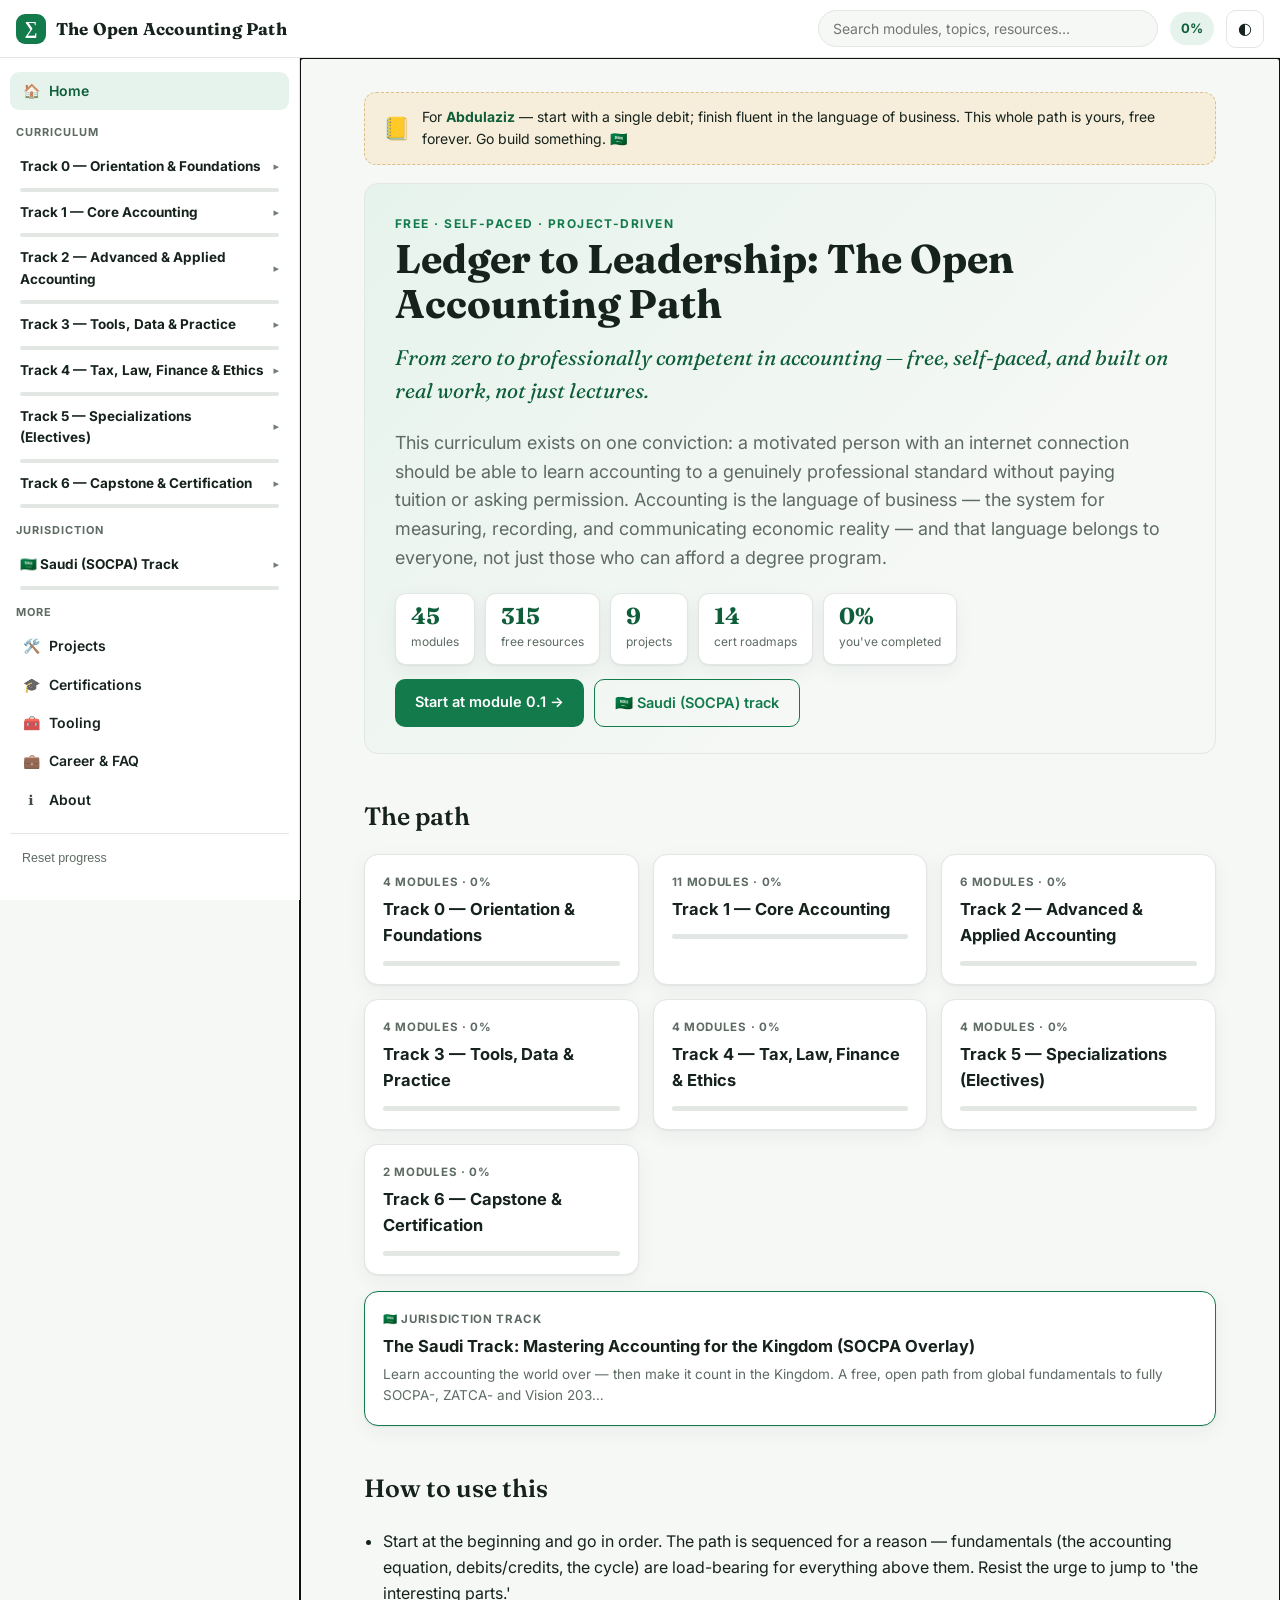
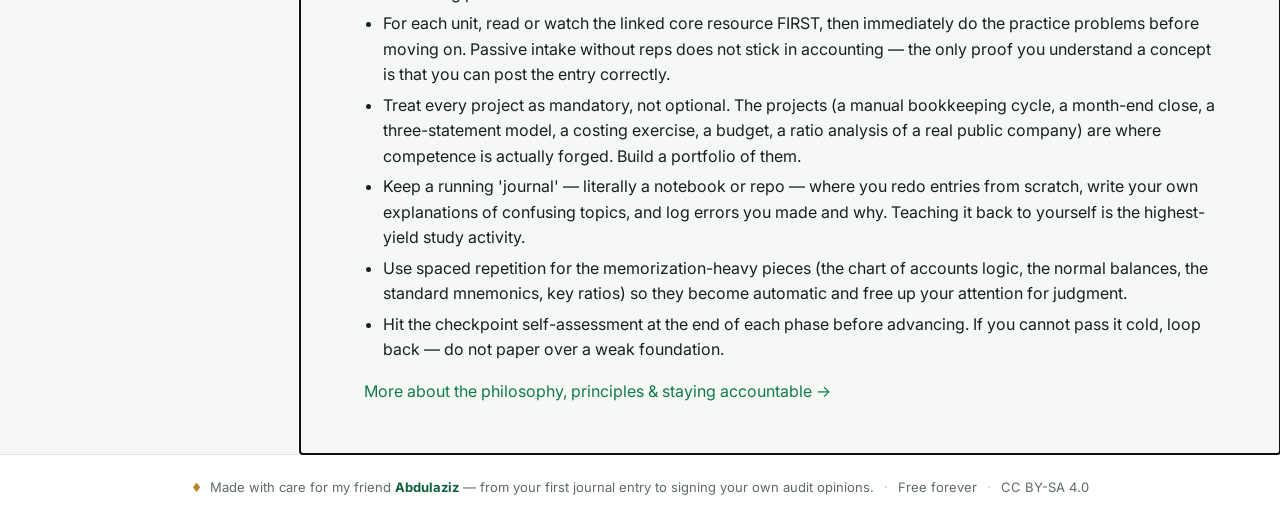
==== docs/index.html @ d93108ac "The Open Accounting Path — a free, OSSU/Odin-style accounting curriculum (for Abdulaziz) A complete," ====
<!DOCTYPE html>
<html lang="en">
<head>
  <meta charset="UTF-8" />
  <meta name="viewport" content="width=device-width, initial-scale=1.0" />
  <title>The Open Accounting Path</title>
  <meta name="description" content="A free, self-paced, project-driven curriculum that takes you from zero to professionally competent in accounting — with a dedicated Saudi (SOCPA) track." />
  <link rel="preconnect" href="https://fonts.googleapis.com" />
  <link rel="preconnect" href="https://fonts.gstatic.com" crossorigin />
  <link href="https://fonts.googleapis.com/css2?family=Fraunces:opsz,wght@9..144,500;9..144,600;9..144,700&family=Inter:wght@400;500;600;700&display=swap" rel="stylesheet" />
  <link rel="stylesheet" href="styles.css" />
</head>
<body>
  <header class="topbar">
    <button id="menuBtn" class="icon-btn" aria-label="Toggle menu">☰</button>
    <a href="#/" class="brand">
      <span class="brand-mark">∑</span>
      <span class="brand-text">The Open Accounting Path</span>
    </a>
    <div class="topbar-spacer"></div>
    <div class="search-wrap">
      <input id="search" type="search" placeholder="Search modules, topics, resources…" autocomplete="off" />
    </div>
    <div id="progressChip" class="progress-chip" title="Your overall progress">0%</div>
    <button id="themeBtn" class="icon-btn" aria-label="Toggle theme">◐</button>
  </header>

  <div class="layout">
    <aside id="sidebar" class="sidebar">
      <nav id="nav"></nav>
      <div class="sidebar-foot">
        <button id="resetProgress" class="link-btn">Reset progress</button>
      </div>
    </aside>
    <div id="scrim" class="scrim"></div>
    <main id="main" class="main" tabindex="-1"></main>
  </div>

  <footer class="site-foot">
    <span class="heart">♦</span>
    Made with care for my friend <b>Abdulaziz</b> — from your first journal entry to signing your own audit opinions.
    <span class="sep">·</span> Free forever <span class="sep">·</span> CC BY-SA 4.0
  </footer>

  <script src="data.js"></script>
  <script src="app.js"></script>
</body>
</html>
---- docs/styles.css ----
:root{
  --green:#137a4b; --green-2:#0e5e3a; --green-soft:#e6f3ec;
  --gold:#b8862f; --gold-soft:#f6eeda;
  --ink:#16221c; --muted:#5d6b63; --line:#e2e7e3;
  --paper:#f6f8f6; --card:#ffffff; --hover:#eef3ef;
  --shadow:0 1px 2px rgba(20,40,30,.06),0 6px 20px rgba(20,40,30,.05);
  --radius:14px; --sidebar-w:300px; --topbar-h:58px;
  --sans:'Inter',system-ui,-apple-system,Segoe UI,Roboto,Helvetica,Arial,sans-serif;
  --serif:'Fraunces',Georgia,'Times New Roman',serif;
}
[data-theme="dark"]{
  --green:#3fbb82; --green-2:#69d3a0; --green-soft:#15281f;
  --gold:#d9b25e; --gold-soft:#2a2415;
  --ink:#e8efe9; --muted:#9bab9f; --line:#243029;
  --paper:#0e1512; --card:#141c18; --hover:#1a241e;
  --shadow:0 1px 2px rgba(0,0,0,.3),0 8px 24px rgba(0,0,0,.25);
}
*{box-sizing:border-box}
html{scroll-behavior:smooth}
body{
  margin:0;font-family:var(--sans);color:var(--ink);background:var(--paper);
  line-height:1.6;-webkit-font-smoothing:antialiased;
}
a{color:var(--green);text-decoration:none}
a:hover{text-decoration:underline}

/* Topbar */
.topbar{
  position:sticky;top:0;z-index:40;height:var(--topbar-h);
  display:flex;align-items:center;gap:12px;padding:0 16px;
  background:var(--card);border-bottom:1px solid var(--line);
}
.brand{display:flex;align-items:center;gap:10px;font-weight:700;color:var(--ink)}
.brand:hover{text-decoration:none}
.brand-mark{
  display:grid;place-items:center;width:30px;height:30px;border-radius:9px;
  background:var(--green);color:#fff;font-size:18px;font-weight:700;font-family:var(--serif)
}
.brand-text{font-family:var(--serif);font-size:17px;letter-spacing:.2px}
.topbar-spacer{flex:1}
.search-wrap{width:min(340px,40vw)}
#search{
  width:100%;padding:9px 14px;border:1px solid var(--line);border-radius:999px;
  background:var(--paper);color:var(--ink);font-size:14px;outline:none;font-family:var(--sans)
}
#search:focus{border-color:var(--green);box-shadow:0 0 0 3px var(--green-soft)}
.progress-chip{
  font-size:13px;font-weight:700;color:var(--green-2);background:var(--green-soft);
  padding:6px 11px;border-radius:999px;white-space:nowrap
}
.icon-btn{
  background:none;border:1px solid var(--line);color:var(--ink);cursor:pointer;
  width:38px;height:38px;border-radius:10px;font-size:16px;display:grid;place-items:center
}
.icon-btn:hover{background:var(--hover)}
#menuBtn{display:none}

/* Layout */
.layout{display:flex;min-height:calc(100vh - var(--topbar-h))}
.sidebar{
  width:var(--sidebar-w);flex:0 0 var(--sidebar-w);position:sticky;top:var(--topbar-h);
  height:calc(100vh - var(--topbar-h));overflow-y:auto;border-right:1px solid var(--line);
  background:var(--card);padding:14px 10px 30px;display:flex;flex-direction:column
}
.main{flex:1;min-width:0;padding:34px clamp(18px,5vw,64px);max-width:980px;margin:0 auto;width:100%}
.scrim{display:none}

/* Nav */
#nav{flex:1}
.nav-link{
  display:flex;align-items:center;gap:9px;padding:8px 12px;border-radius:9px;
  color:var(--ink);font-weight:600;font-size:14px;cursor:pointer
}
.nav-link:hover{background:var(--hover);text-decoration:none}
.nav-link.active{background:var(--green-soft);color:var(--green-2)}
.nav-link .ic{width:18px;text-align:center;opacity:.8}
.nav-section{margin:14px 6px 6px;font-size:11px;font-weight:700;letter-spacing:.09em;
  text-transform:uppercase;color:var(--muted)}
.nav-track{margin:2px 0}
.nav-track-head{
  display:flex;align-items:center;gap:8px;padding:8px 10px;border-radius:9px;cursor:pointer;
  font-weight:700;font-size:13.5px;color:var(--ink)
}
.nav-track-head:hover{background:var(--hover)}
.nav-track-head .chev{margin-left:auto;transition:transform .15s;opacity:.6;font-size:11px}
.nav-track.open .chev{transform:rotate(90deg)}
.nav-track-bar{height:4px;border-radius:3px;background:var(--line);overflow:hidden;margin:2px 10px 0}
.nav-track-bar > i{display:block;height:100%;background:var(--green);width:0}
.nav-modules{display:none;margin:3px 0 6px 6px;border-left:2px solid var(--line);padding-left:6px}
.nav-track.open .nav-modules{display:block}
.nav-mod{
  display:flex;align-items:center;gap:8px;padding:6px 9px;border-radius:8px;
  font-size:13px;color:var(--muted);cursor:pointer;line-height:1.35
}
.nav-mod:hover{background:var(--hover);color:var(--ink);text-decoration:none}
.nav-mod.active{color:var(--green-2);background:var(--green-soft);font-weight:600}
.nav-mod .dot{width:14px;flex:0 0 14px;text-align:center;font-size:12px}
.nav-mod.done .dot{color:var(--green)}
.nav-mod .mid{font-variant-numeric:tabular-nums;opacity:.7;flex:0 0 auto}
.sidebar-foot{padding:10px 12px 0;border-top:1px solid var(--line);margin-top:8px}
.link-btn{background:none;border:none;color:var(--muted);cursor:pointer;font-size:12.5px;padding:4px 0}
.link-btn:hover{color:var(--green);text-decoration:underline}

/* Content */
.main h1{font-family:var(--serif);font-weight:700;font-size:clamp(28px,4vw,40px);line-height:1.12;margin:.1em 0 .35em}
.main h2{font-family:var(--serif);font-weight:600;font-size:25px;margin:1.7em 0 .5em;padding-bottom:.2em}
.main h3{font-size:18px;margin:1.4em 0 .4em}
.crumb{font-size:13px;color:var(--muted);margin-bottom:14px}
.crumb a{color:var(--muted)}
.lede{font-size:18px;color:var(--muted);max-width:70ch}
.tagline{font-family:var(--serif);font-size:21px;color:var(--green-2);font-style:italic;margin:.2em 0 1em}

/* Hero */
.hero{
  background:linear-gradient(135deg,var(--green-soft),transparent 70%);
  border:1px solid var(--line);border-radius:var(--radius);padding:30px 30px 26px;margin-bottom:26px
}
.hero .kicker{font-size:12px;font-weight:700;letter-spacing:.12em;text-transform:uppercase;color:var(--green)}
.stats{display:flex;flex-wrap:wrap;gap:10px;margin:20px 0 4px}
.stat{background:var(--card);border:1px solid var(--line);border-radius:11px;padding:11px 15px;box-shadow:var(--shadow)}
.stat b{display:block;font-family:var(--serif);font-size:23px;color:var(--green-2);line-height:1}
.stat span{font-size:12px;color:var(--muted)}
.btn{
  display:inline-block;background:var(--green);color:#fff;font-weight:600;font-size:14.5px;
  padding:11px 20px;border-radius:10px;border:none;cursor:pointer;margin-top:6px
}
.btn:hover{background:var(--green-2);text-decoration:none}
.btn.ghost{background:transparent;color:var(--green);border:1px solid var(--green)}
.btn-row{display:flex;gap:10px;flex-wrap:wrap;margin-top:8px}

/* Cards / grid */
.grid{display:grid;gap:14px;grid-template-columns:repeat(auto-fill,minmax(250px,1fr));margin:10px 0 6px}
.card{
  background:var(--card);border:1px solid var(--line);border-radius:var(--radius);
  padding:18px;box-shadow:var(--shadow);display:block;color:var(--ink)
}
a.card:hover{text-decoration:none;border-color:var(--green);transform:translateY(-1px);transition:.15s}
.card .eyebrow{font-size:11.5px;font-weight:700;letter-spacing:.06em;text-transform:uppercase;color:var(--muted)}
.card h3{margin:.3em 0 .25em;font-size:16.5px}
.card p{margin:0;font-size:13.5px;color:var(--muted)}
.card .meter{height:5px;border-radius:3px;background:var(--line);margin-top:12px;overflow:hidden}
.card .meter > i{display:block;height:100%;background:var(--green);width:0}
.card .meta{font-size:12px;color:var(--muted);margin-top:8px}

/* Module page */
.mod-head{display:flex;align-items:flex-start;gap:16px;flex-wrap:wrap}
.mod-head .id{font-family:var(--serif);font-size:15px;color:var(--green);font-weight:700;
  background:var(--green-soft);padding:3px 10px;border-radius:8px;white-space:nowrap}
.metarow{display:flex;flex-wrap:wrap;gap:8px;margin:6px 0 18px}
.pill{font-size:12.5px;color:var(--muted);background:var(--paper);border:1px solid var(--line);
  padding:4px 11px;border-radius:999px}
.pill b{color:var(--ink)}
.callout{background:var(--gold-soft);border:1px solid color-mix(in srgb,var(--gold) 30%,transparent);
  border-radius:11px;padding:13px 16px;margin:16px 0;font-size:14.5px}
.callout.why{background:var(--green-soft);border-color:color-mix(in srgb,var(--green) 25%,transparent)}
.callout .lab{font-weight:700;color:var(--green-2);font-size:12px;letter-spacing:.05em;text-transform:uppercase;display:block;margin-bottom:3px}
.callout.gold .lab{color:var(--gold)}
ul.clean{padding-left:1.2em}
ul.clean li{margin:.3em 0}

/* Resources */
.res{display:flex;gap:13px;padding:15px;border:1px solid var(--line);border-radius:12px;
  background:var(--card);margin:10px 0;box-shadow:var(--shadow)}
.res .role{flex:0 0 4px;border-radius:3px;background:var(--green);align-self:stretch}
.res .role.supplement{background:var(--gold)}
.res .role.practice{background:#3b82c4}
.res .role.reference{background:var(--muted)}
.res .body{flex:1;min-width:0}
.res .rtitle{font-weight:600;font-size:15px}
.res .rmeta{font-size:12.5px;color:var(--muted);margin:3px 0 6px;display:flex;flex-wrap:wrap;gap:6px;align-items:center}
.res .notes{font-size:13.5px;color:var(--ink);opacity:.92}
.badge{font-size:11px;font-weight:700;padding:2px 8px;border-radius:999px;white-space:nowrap}
.badge.free{background:var(--green-soft);color:var(--green-2)}
.badge.audit,.badge.freemium{background:var(--gold-soft);color:var(--gold)}
.badge.paid{background:var(--line);color:var(--muted)}
.badge.role{background:var(--paper);border:1px solid var(--line);color:var(--muted);text-transform:capitalize}
.badge.ar{background:#efe7f6;color:#6b4ca8}
[data-theme="dark"] .badge.ar{background:#241a33;color:#b79be6}

/* Complete toggle */
.complete-bar{display:flex;align-items:center;gap:12px;margin:24px 0;padding:14px 16px;
  border:1px solid var(--line);border-radius:12px;background:var(--card)}
.chk{display:flex;align-items:center;gap:10px;cursor:pointer;font-weight:600;user-select:none}
.chk input{width:20px;height:20px;accent-color:var(--green);cursor:pointer}
.prevnext{display:flex;justify-content:space-between;gap:12px;margin-top:30px;flex-wrap:wrap}
.prevnext a{flex:1;min-width:200px;border:1px solid var(--line);border-radius:12px;padding:12px 16px;
  background:var(--card);color:var(--ink)}
.prevnext a:hover{border-color:var(--green);text-decoration:none}
.prevnext .dir{font-size:12px;color:var(--muted)}
.prevnext .t{font-weight:600}
.prevnext .next{text-align:right}

details.flags{margin:16px 0;border:1px solid var(--line);border-radius:11px;padding:6px 14px;background:var(--paper)}
details.flags summary{cursor:pointer;font-size:13px;color:var(--muted);font-weight:600;padding:6px 0}
details.flags li{font-size:12.5px;color:var(--muted);margin:.3em 0}

/* Tables (overlay map, certs) */
table.tbl{width:100%;border-collapse:collapse;margin:14px 0;font-size:14px}
table.tbl th,table.tbl td{text-align:left;padding:10px 12px;border-bottom:1px solid var(--line);vertical-align:top}
table.tbl th{font-size:12px;text-transform:uppercase;letter-spacing:.05em;color:var(--muted)}

/* Saudi banner */
.ksa{background:linear-gradient(135deg,#0d5e3a,#137a4b);color:#eafff3;border-radius:var(--radius);padding:26px 28px;margin-bottom:24px}
.ksa h1{color:#fff;margin-top:0}
.ksa .tagline{color:#bff0d4}
.facts{display:flex;flex-wrap:wrap;gap:8px;margin-top:14px}
.facts .f{background:rgba(255,255,255,.12);border:1px solid rgba(255,255,255,.18);border-radius:10px;padding:8px 12px;font-size:13px}
.facts .f b{display:block;color:#fff}

.faq-q{font-weight:600;margin:18px 0 4px;font-size:16px}
.muted{color:var(--muted)}
.section-note{font-size:13.5px;color:var(--muted);background:var(--paper);border-left:3px solid var(--green);padding:10px 14px;border-radius:0 8px 8px 0;margin:14px 0}
.empty{color:var(--muted);padding:40px 0;text-align:center}

/* Dedication */
.site-foot{
  text-align:center;padding:22px 18px;border-top:1px solid var(--line);
  color:var(--muted);font-size:13px;background:var(--card)
}
.site-foot .heart{color:var(--gold);margin-right:4px}
.site-foot b{color:var(--green-2)}
.site-foot .sep{opacity:.4;margin:0 6px}
.dedication{
  display:flex;align-items:center;gap:12px;margin:0 0 18px;padding:13px 18px;
  border:1px dashed color-mix(in srgb,var(--gold) 45%,transparent);
  background:var(--gold-soft);border-radius:12px;font-size:14px
}
.dedication .seal{font-size:22px;flex:0 0 auto}
.dedication b{color:var(--green-2)}

@media (max-width:860px){
  #menuBtn{display:grid}
  .brand-text{display:none}
  .sidebar{position:fixed;left:0;top:var(--topbar-h);z-index:35;transform:translateX(-100%);
    transition:transform .2s;box-shadow:var(--shadow)}
  .sidebar.open{transform:translateX(0)}
  .scrim.show{display:block;position:fixed;inset:var(--topbar-h) 0 0;background:rgba(0,0,0,.4);z-index:34}
  .search-wrap{width:auto;flex:1}
  .progress-chip{display:none}
}
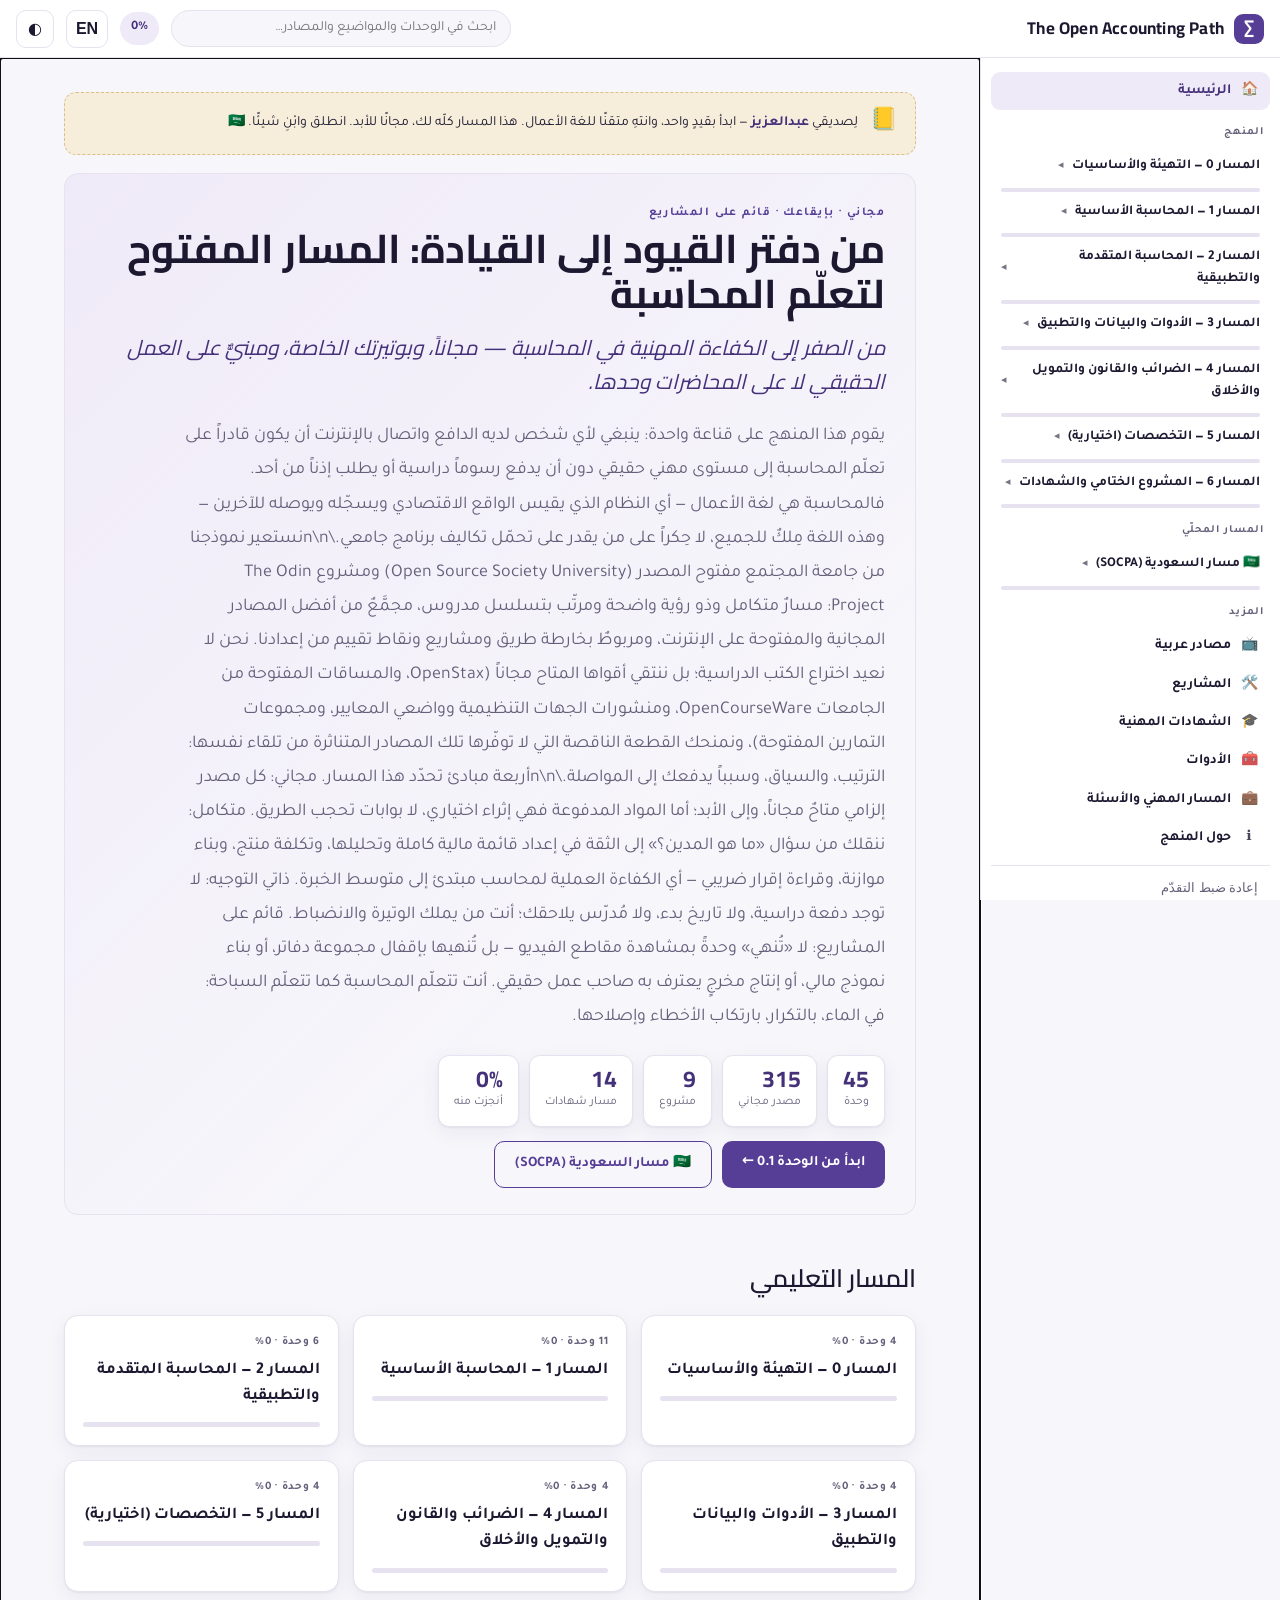
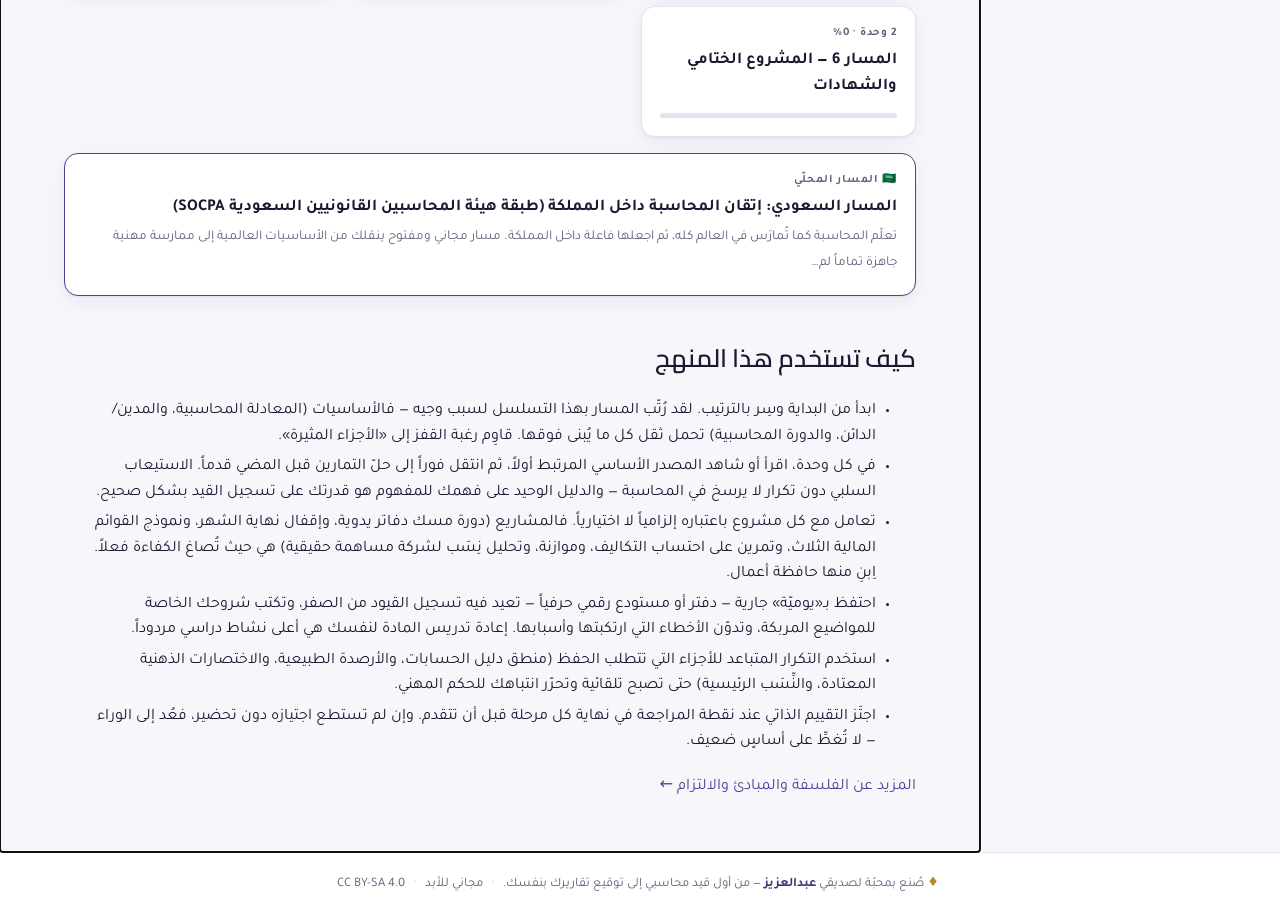
==== commit 4ee32594: "Add bilingual Arabic/English site (Arabic default, RTL) + NAWAQIS purple theme For Abdulaziz, who re" ====
--- a/docs/index.html
+++ b/docs/index.html
@@ -1,13 +1,17 @@
 <!DOCTYPE html>
-<html lang="en">
+<html lang="ar" dir="rtl">
 <head>
   <meta charset="UTF-8" />
   <meta name="viewport" content="width=device-width, initial-scale=1.0" />
-  <title>The Open Accounting Path</title>
-  <meta name="description" content="A free, self-paced, project-driven curriculum that takes you from zero to professionally competent in accounting — with a dedicated Saudi (SOCPA) track." />
+  <title>المسار المفتوح للمحاسبة · The Open Accounting Path</title>
+  <meta name="description" content="منهج مجاني ذاتي التعلّم يأخذك من الصفر إلى الاحتراف في المحاسبة، مع مسار سعودي (SOCPA) — A free, self-paced accounting curriculum with a Saudi (SOCPA) track." />
+  <meta property="og:title" content="المسار المفتوح للمحاسبة — The Open Accounting Path" />
+  <meta property="og:description" content="منهج مجاني من الصفر إلى الاحتراف في المحاسبة + مسار SOCPA السعودي. A free OSSU/Odin-style accounting curriculum with a Saudi (SOCPA) track." />
+  <meta property="og:type" content="website" />
+  <meta name="twitter:card" content="summary_large_image" />
   <link rel="preconnect" href="https://fonts.googleapis.com" />
   <link rel="preconnect" href="https://fonts.gstatic.com" crossorigin />
-  <link href="https://fonts.googleapis.com/css2?family=Fraunces:opsz,wght@9..144,500;9..144,600;9..144,700&family=Inter:wght@400;500;600;700&display=swap" rel="stylesheet" />
+  <link href="https://fonts.googleapis.com/css2?family=Cairo:wght@500;600;700&family=Tajawal:wght@400;500;700&family=Fraunces:opsz,wght@9..144,500;9..144,600;9..144,700&family=Inter:wght@400;500;600;700&display=swap" rel="stylesheet" />
   <link rel="stylesheet" href="styles.css" />
 </head>
 <body>
@@ -22,6 +26,7 @@
       <input id="search" type="search" placeholder="Search modules, topics, resources…" autocomplete="off" />
     </div>
     <div id="progressChip" class="progress-chip" title="Your overall progress">0%</div>
+    <button id="langBtn" class="icon-btn lang-btn" aria-label="Toggle language">EN</button>
     <button id="themeBtn" class="icon-btn" aria-label="Toggle theme">◐</button>
   </header>
 
@@ -36,11 +41,7 @@
     <main id="main" class="main" tabindex="-1"></main>
   </div>
 
-  <footer class="site-foot">
-    <span class="heart">♦</span>
-    Made with care for my friend <b>Abdulaziz</b> — from your first journal entry to signing your own audit opinions.
-    <span class="sep">·</span> Free forever <span class="sep">·</span> CC BY-SA 4.0
-  </footer>
+  <footer id="siteFoot" class="site-foot"></footer>
 
   <script src="data.js"></script>
   <script src="app.js"></script>
--- a/docs/styles.css
+++ b/docs/styles.css
@@ -1,20 +1,37 @@
 :root{
-  --green:#137a4b; --green-2:#0e5e3a; --green-soft:#e6f3ec;
+  /* NAWAQIS purple */
+  --green:#563D96; --green-2:#45307a; --green-soft:#efeaf8;
   --gold:#b8862f; --gold-soft:#f6eeda;
-  --ink:#16221c; --muted:#5d6b63; --line:#e2e7e3;
-  --paper:#f6f8f6; --card:#ffffff; --hover:#eef3ef;
-  --shadow:0 1px 2px rgba(20,40,30,.06),0 6px 20px rgba(20,40,30,.05);
+  --ink:#1c1830; --muted:#655f7a; --line:#e6e2ef;
+  --paper:#f7f6fb; --card:#ffffff; --hover:#f0ecf8;
+  --shadow:0 1px 2px rgba(40,30,70,.06),0 6px 20px rgba(40,30,70,.06);
   --radius:14px; --sidebar-w:300px; --topbar-h:58px;
   --sans:'Inter',system-ui,-apple-system,Segoe UI,Roboto,Helvetica,Arial,sans-serif;
   --serif:'Fraunces',Georgia,'Times New Roman',serif;
+  --ar-sans:'Tajawal','Noto Kufi Arabic',system-ui,sans-serif;
+  --ar-serif:'Cairo','Tajawal',serif;
 }
 [data-theme="dark"]{
-  --green:#3fbb82; --green-2:#69d3a0; --green-soft:#15281f;
+  --green:#b09ae6; --green-2:#c8b6f0; --green-soft:#241a3a;
   --gold:#d9b25e; --gold-soft:#2a2415;
-  --ink:#e8efe9; --muted:#9bab9f; --line:#243029;
-  --paper:#0e1512; --card:#141c18; --hover:#1a241e;
+  --ink:#ece9f5; --muted:#a59fb8; --line:#2a2440;
+  --paper:#0f0d18; --card:#16131f; --hover:#1d1830;
   --shadow:0 1px 2px rgba(0,0,0,.3),0 8px 24px rgba(0,0,0,.25);
 }
+/* Arabic / RTL */
+[dir="rtl"]{ --sans:var(--ar-sans); --serif:var(--ar-serif); }
+[dir="rtl"] body{ font-family:var(--ar-sans); letter-spacing:0; }
+[dir="rtl"] .sidebar{ border-right:none; border-left:1px solid var(--line); }
+[dir="rtl"] .nav-modules{ border-left:none; border-right:2px solid var(--line); padding-left:0; padding-right:6px; margin-left:0; margin-right:6px; }
+[dir="rtl"] .nav-track-head .chev{ transform:scaleX(-1); }
+[dir="rtl"] .nav-track.open .chev{ transform:rotate(90deg); }
+[dir="rtl"] .section-note{ border-left:none; border-right:3px solid var(--green); border-radius:8px 0 0 8px; }
+[dir="rtl"] .res .role{ /* color bar sits at inline-start automatically via flex */ }
+[dir="rtl"] .prevnext .next{ text-align:left; }
+[dir="rtl"] .lede,[dir="rtl"] .main p,[dir="rtl"] .callout,[dir="rtl"] .res .notes{ line-height:1.9; }
+[dir="rtl"] .crumb{ direction:rtl; }
+bdi,.num{ unicode-bidi:isolate; }
+.lang-btn{ font-weight:700; font-size:13px; min-width:42px; }
 *{box-sizing:border-box}
 html{scroll-behavior:smooth}
 body{
@@ -200,9 +217,9 @@
 table.tbl th{font-size:12px;text-transform:uppercase;letter-spacing:.05em;color:var(--muted)}
 
 /* Saudi banner */
-.ksa{background:linear-gradient(135deg,#0d5e3a,#137a4b);color:#eafff3;border-radius:var(--radius);padding:26px 28px;margin-bottom:24px}
+.ksa{background:linear-gradient(135deg,#3a2a6e,#563D96);color:#f1ecfb;border-radius:var(--radius);padding:26px 28px;margin-bottom:24px}
 .ksa h1{color:#fff;margin-top:0}
-.ksa .tagline{color:#bff0d4}
+.ksa .tagline{color:#d8caf2}
 .facts{display:flex;flex-wrap:wrap;gap:8px;margin-top:14px}
 .facts .f{background:rgba(255,255,255,.12);border:1px solid rgba(255,255,255,.18);border-radius:10px;padding:8px 12px;font-size:13px}
 .facts .f b{display:block;color:#fff}
